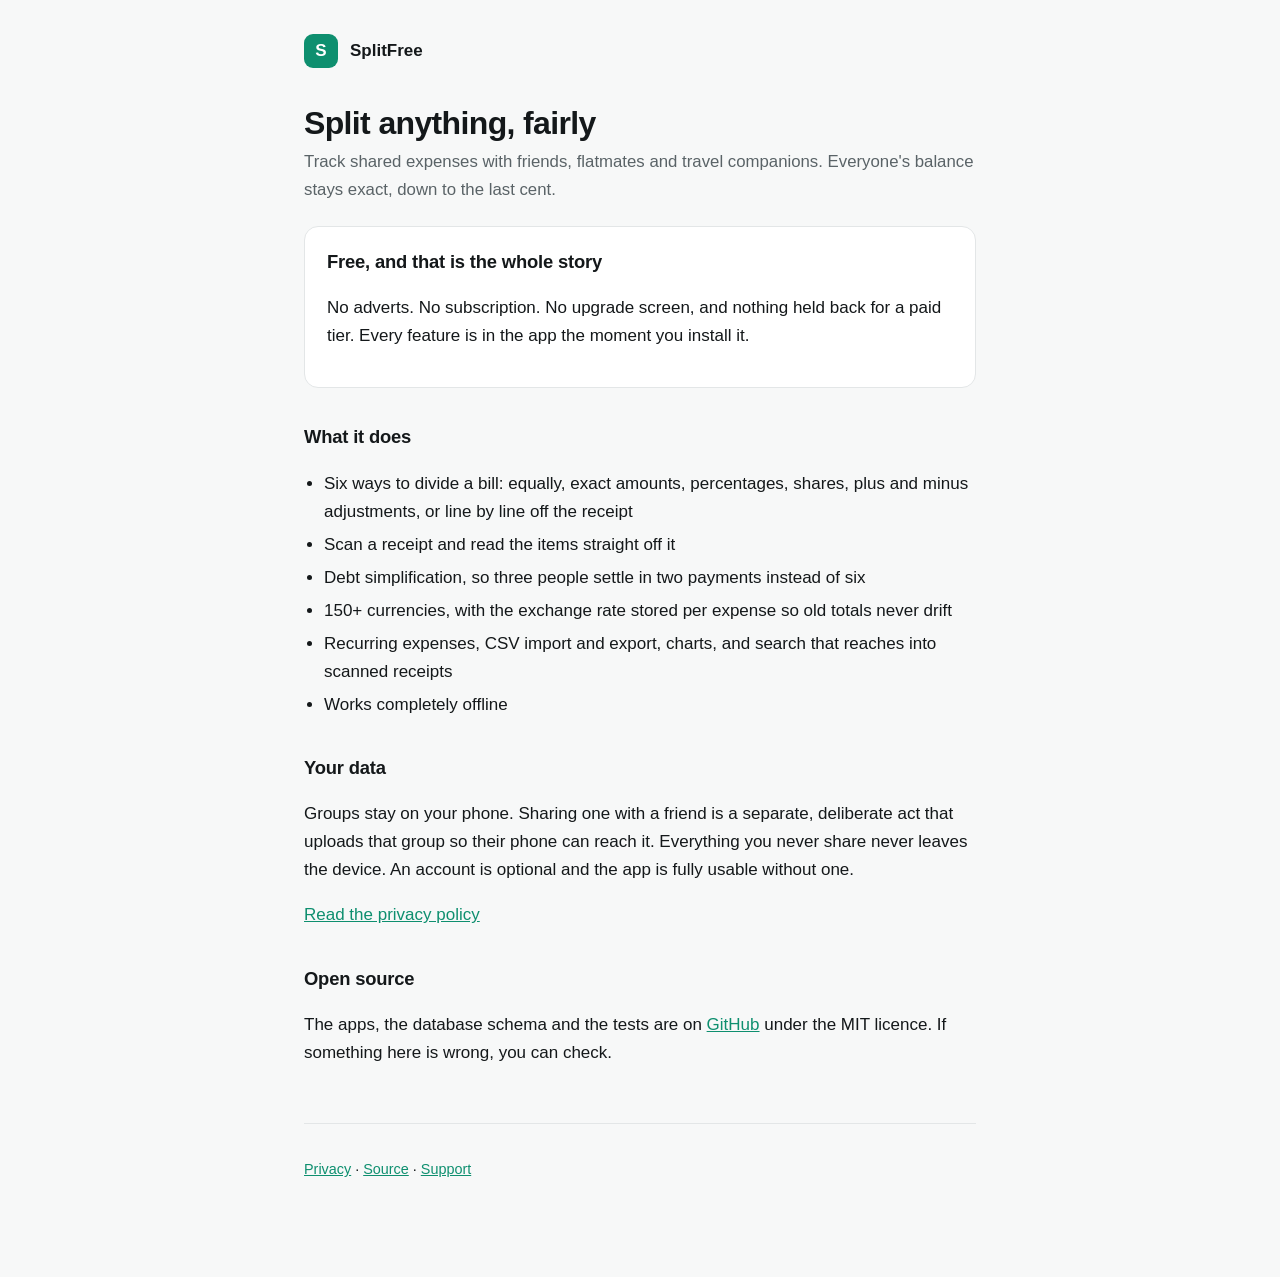
==== docs/index.html @ ad0d0fd4 "Host the site, and stop offering sign-ins that are not configured The apps linked to splitfree.app f" ====
<!doctype html>
<html lang="en">
<head>
<meta charset="utf-8">
<meta name="viewport" content="width=device-width, initial-scale=1">
<title>SplitFree</title>
<meta name="description" content="Split shared expenses with friends. Free, no ads, no subscription, open source.">
<link rel="stylesheet" href="_style.css">
</head>
<body>
<main>
  <header><span class="mark">S</span><a href="./">SplitFree</a></header>

  <h1>Split anything, fairly</h1>
  <p class="sub">
    Track shared expenses with friends, flatmates and travel companions.
    Everyone's balance stays exact, down to the last cent.
  </p>

  <div class="card">
    <h2 style="margin-top:0">Free, and that is the whole story</h2>
    <p>
      No adverts. No subscription. No upgrade screen, and nothing held back for a
      paid tier. Every feature is in the app the moment you install it.
    </p>
  </div>

  <h2>What it does</h2>
  <ul>
    <li>Six ways to divide a bill: equally, exact amounts, percentages, shares, plus and minus adjustments, or line by line off the receipt</li>
    <li>Scan a receipt and read the items straight off it</li>
    <li>Debt simplification, so three people settle in two payments instead of six</li>
    <li>150+ currencies, with the exchange rate stored per expense so old totals never drift</li>
    <li>Recurring expenses, CSV import and export, charts, and search that reaches into scanned receipts</li>
    <li>Works completely offline</li>
  </ul>

  <h2>Your data</h2>
  <p>
    Groups stay on your phone. Sharing one with a friend is a separate,
    deliberate act that uploads that group so their phone can reach it.
    Everything you never share never leaves the device. An account is optional
    and the app is fully usable without one.
  </p>
  <p><a href="privacy.html">Read the privacy policy</a></p>

  <h2>Open source</h2>
  <p>
    The apps, the database schema and the tests are on
    <a href="https://github.com/devesh-aggarwal/splitfree">GitHub</a> under the
    MIT licence. If something here is wrong, you can check.
  </p>

  <footer>
    <p>
      <a href="privacy.html">Privacy</a> &middot;
      <a href="https://github.com/devesh-aggarwal/splitfree">Source</a> &middot;
      <a href="https://github.com/devesh-aggarwal/splitfree/issues">Support</a>
    </p>
  </footer>
</main>
</body>
</html>
---- docs/_style.css ----
/* One stylesheet for the three pages. No fonts, scripts or assets are fetched
   from anywhere, so the site works offline and adds no third parties to a
   privacy policy that promises there aren't any. */

:root {
  --bg: #f7f8f8;
  --surface: #ffffff;
  --ink: #14181a;
  --ink-soft: #5a6367;
  --line: #e3e6e7;
  --accent: #0e8f6f;
}

@media (prefers-color-scheme: dark) {
  :root {
    --bg: #101314;
    --surface: #181c1e;
    --ink: #f2f4f4;
    --ink-soft: #9aa4a8;
    --line: #272d30;
    --accent: #35b795;
  }
}

* { box-sizing: border-box; }

body {
  margin: 0;
  padding: 0 20px 80px;
  background: var(--bg);
  color: var(--ink);
  font: 17px/1.65 -apple-system, BlinkMacSystemFont, "Segoe UI", Roboto, sans-serif;
  -webkit-text-size-adjust: 100%;
}

main { max-width: 42rem; margin: 0 auto; }

header {
  display: flex;
  align-items: center;
  gap: 12px;
  padding: 34px 0 8px;
}

.mark {
  width: 34px;
  height: 34px;
  border-radius: 9px;
  background: var(--accent);
  display: grid;
  place-items: center;
  color: #fff;
  font-weight: 700;
  font-size: 17px;
  flex: none;
}

header a { color: var(--ink); text-decoration: none; font-weight: 600; }

h1 { font-size: 2rem; line-height: 1.2; margin: 28px 0 6px; letter-spacing: -0.02em; }
h2 { font-size: 1.15rem; margin: 34px 0 8px; letter-spacing: -0.01em; }
h3 { font-size: 1rem; margin: 22px 0 4px; }

p, li { color: var(--ink); }
.sub, footer, .meta { color: var(--ink-soft); }
.sub { font-size: 1.05rem; margin-top: 0; }
.meta { font-size: 0.9rem; }

a { color: var(--accent); }

.card {
  background: var(--surface);
  border: 1px solid var(--line);
  border-radius: 14px;
  padding: 20px 22px;
  margin: 22px 0;
}

.btn {
  display: inline-block;
  background: var(--accent);
  color: #fff;
  text-decoration: none;
  font-weight: 600;
  padding: 13px 24px;
  border-radius: 999px;
  margin-top: 6px;
}

ul { padding-left: 20px; }
li { margin: 5px 0; }

table { border-collapse: collapse; width: 100%; font-size: 0.95rem; }
th, td { text-align: left; padding: 8px 10px; border-bottom: 1px solid var(--line); }
th { color: var(--ink-soft); font-weight: 600; }

footer {
  margin-top: 56px;
  padding-top: 20px;
  border-top: 1px solid var(--line);
  font-size: 0.9rem;
}
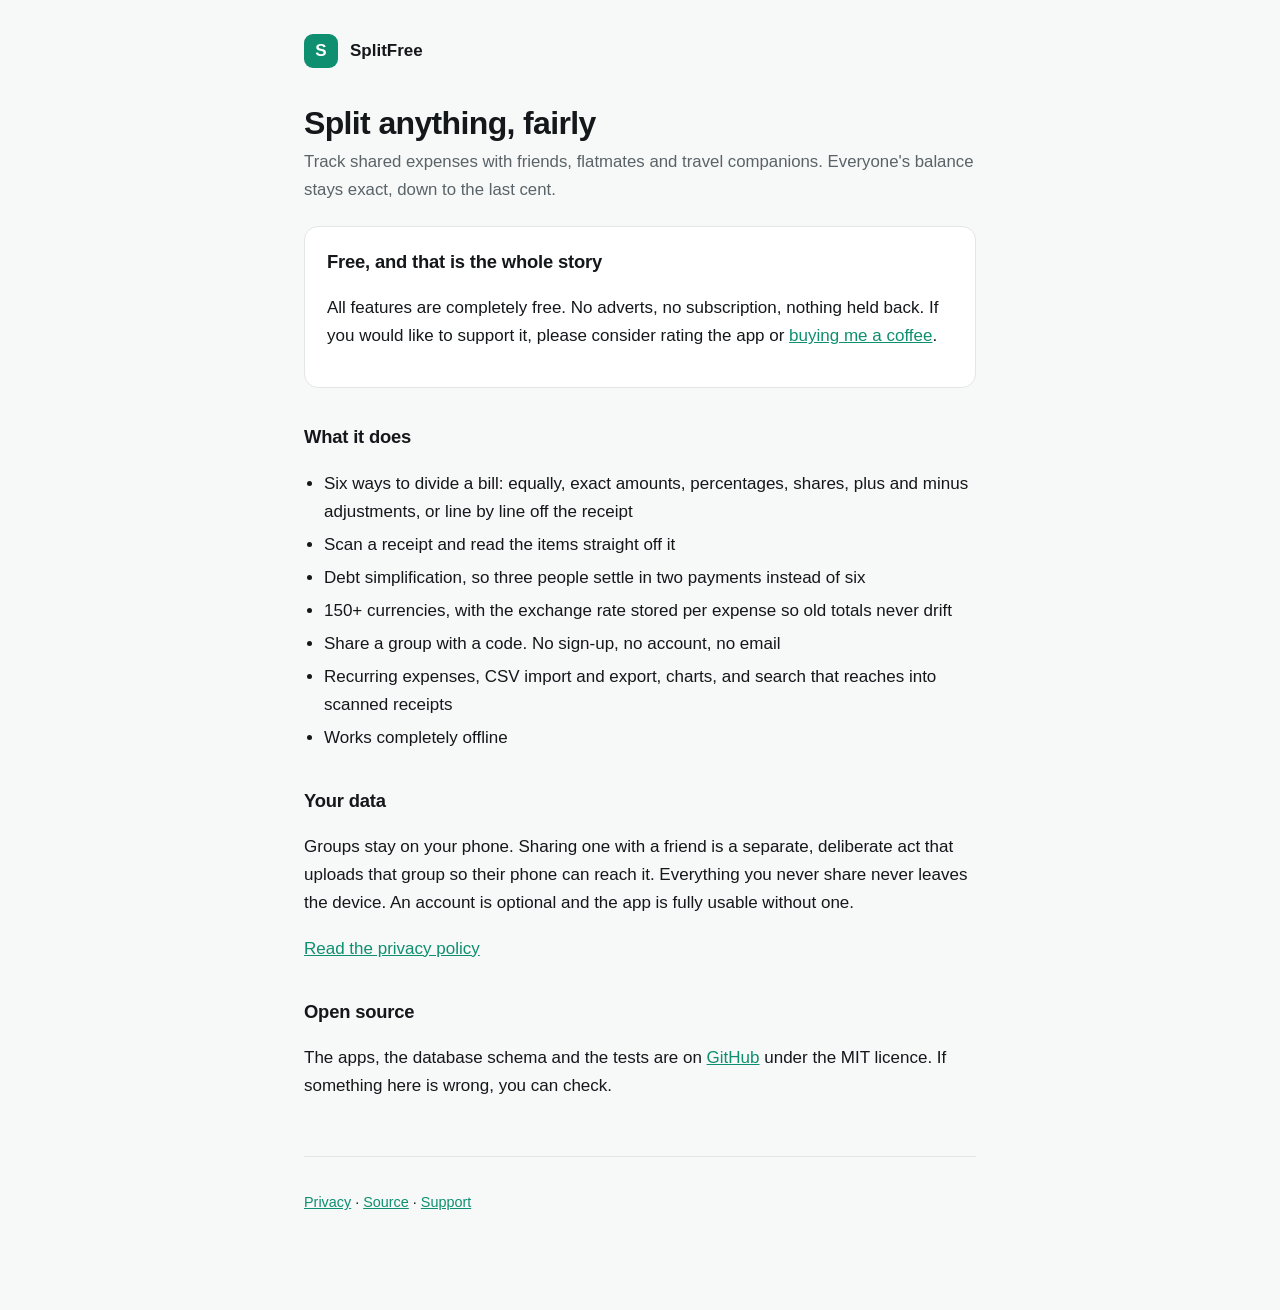
==== commit c6b45c90: "Remove sign-in. Sharing is a code now There was never a good reason to ask for an email. Sharing nee" ====
--- a/docs/index.html
+++ b/docs/index.html
@@ -20,8 +20,9 @@
   <div class="card">
     <h2 style="margin-top:0">Free, and that is the whole story</h2>
     <p>
-      No adverts. No subscription. No upgrade screen, and nothing held back for a
-      paid tier. Every feature is in the app the moment you install it.
+      All features are completely free. No adverts, no subscription, nothing held
+      back. If you would like to support it, please consider rating the app or
+      <a href="https://buymeacoffee.com/devesha">buying me a coffee</a>.
     </p>
   </div>
 
@@ -31,6 +32,7 @@
     <li>Scan a receipt and read the items straight off it</li>
     <li>Debt simplification, so three people settle in two payments instead of six</li>
     <li>150+ currencies, with the exchange rate stored per expense so old totals never drift</li>
+    <li>Share a group with a code. No sign-up, no account, no email</li>
     <li>Recurring expenses, CSV import and export, charts, and search that reaches into scanned receipts</li>
     <li>Works completely offline</li>
   </ul>
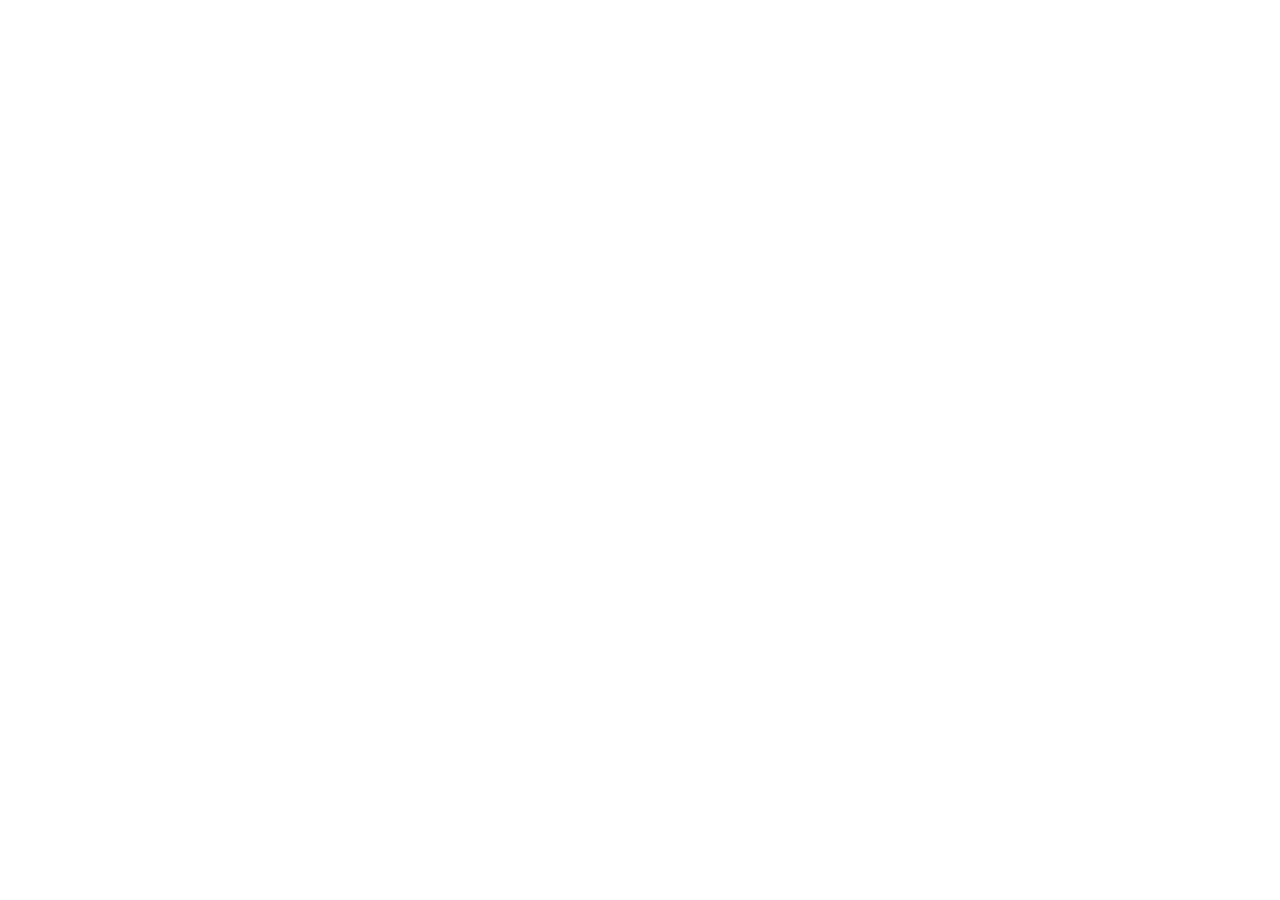
==== commit f719c704: "Move the web home to splitfree.dev - New site/ folder holds the landing, join, and privacy pages, de" ====
--- a/docs/index.html
+++ b/docs/index.html
@@ -4,62 +4,12 @@
 <meta charset="utf-8">
 <meta name="viewport" content="width=device-width, initial-scale=1">
 <title>SplitFree</title>
-<meta name="description" content="Split shared expenses with friends. Free, no ads, no subscription, open source.">
-<link rel="stylesheet" href="_style.css">
+<meta name="robots" content="noindex">
+<link rel="canonical" href="https://splitfree.dev/">
+<script>location.replace("https://splitfree.dev/");</script>
+<meta http-equiv="refresh" content="0;url=https://splitfree.dev/">
 </head>
 <body>
-<main>
-  <header><span class="mark">S</span><a href="./">SplitFree</a></header>
-
-  <h1>Split anything, fairly</h1>
-  <p class="sub">
-    Track shared expenses with friends, flatmates and travel companions.
-    Everyone's balance stays exact, down to the last cent.
-  </p>
-
-  <div class="card">
-    <h2 style="margin-top:0">Free, and that is the whole story</h2>
-    <p>
-      All features are completely free. No adverts, no subscription, nothing held
-      back. If you would like to support it, please consider rating the app or
-      <a href="https://buymeacoffee.com/devesha">buying me a coffee</a>.
-    </p>
-  </div>
-
-  <h2>What it does</h2>
-  <ul>
-    <li>Six ways to divide a bill: equally, exact amounts, percentages, shares, plus and minus adjustments, or line by line off the receipt</li>
-    <li>Scan a receipt and read the items straight off it</li>
-    <li>Debt simplification, so three people settle in two payments instead of six</li>
-    <li>150+ currencies, with the exchange rate stored per expense so old totals never drift</li>
-    <li>Share a group with a code. No sign-up, no account, no email</li>
-    <li>Recurring expenses, CSV import and export, charts, and search that reaches into scanned receipts</li>
-    <li>Works completely offline</li>
-  </ul>
-
-  <h2>Your data</h2>
-  <p>
-    Groups stay on your phone. Sharing one with a friend is a separate,
-    deliberate act that uploads that group so their phone can reach it.
-    Everything you never share never leaves the device. An account is optional
-    and the app is fully usable without one.
-  </p>
-  <p><a href="privacy.html">Read the privacy policy</a></p>
-
-  <h2>Open source</h2>
-  <p>
-    The apps, the database schema and the tests are on
-    <a href="https://github.com/devesh-aggarwal/splitfree">GitHub</a> under the
-    MIT licence. If something here is wrong, you can check.
-  </p>
-
-  <footer>
-    <p>
-      <a href="privacy.html">Privacy</a> &middot;
-      <a href="https://github.com/devesh-aggarwal/splitfree">Source</a> &middot;
-      <a href="https://github.com/devesh-aggarwal/splitfree/issues">Support</a>
-    </p>
-  </footer>
-</main>
+<p>SplitFree has moved to <a href="https://splitfree.dev/">splitfree.dev</a>.</p>
 </body>
 </html>
